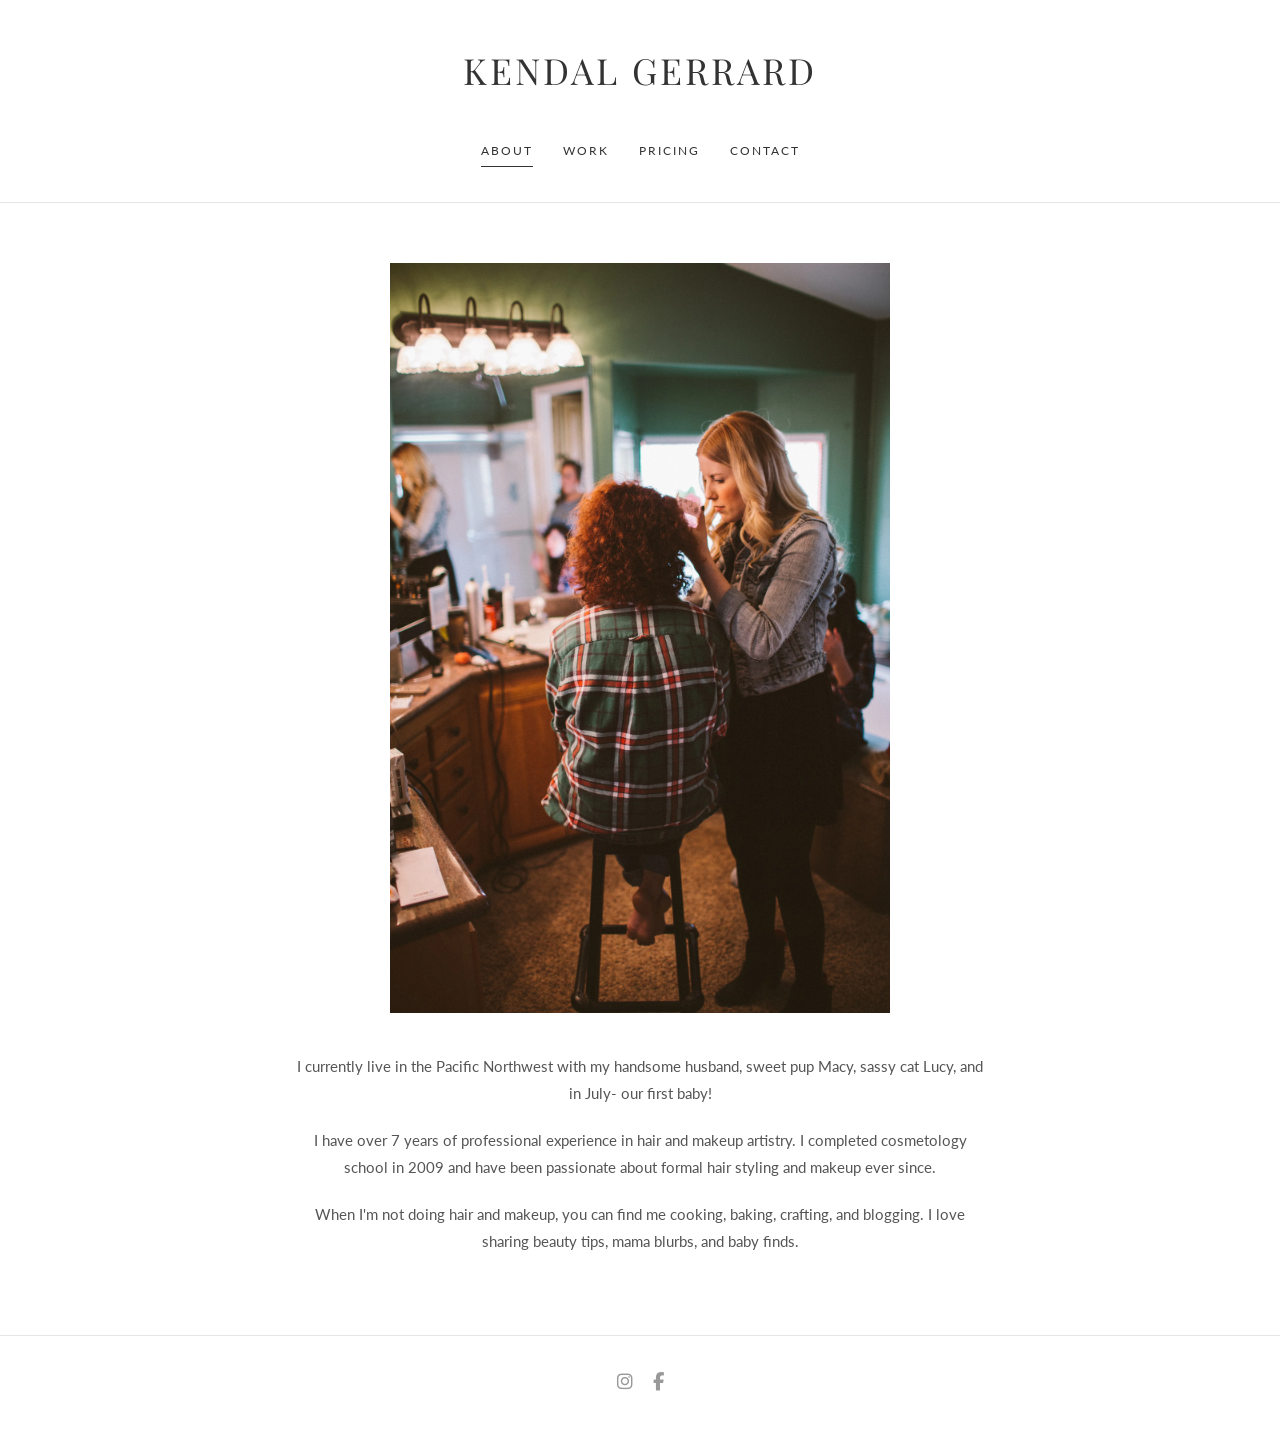
==== index.html @ c37186f4 "Initial commit - Kendal Gerrard static site Static recreation of kendalgerrard.com with About, Work," ====
<!DOCTYPE html>
<html lang="en">
<head>
  <meta charset="UTF-8">
  <meta name="viewport" content="width=device-width, initial-scale=1.0">
  <meta name="description" content="Kendal Gerrard - Hair and makeup artist based in Portland, Oregon. Specializing in bridal, wedding, and event styling.">
  <meta name="keywords" content="kendal gerrard, hair, makeup, artist, portland, oregon, bridal, wedding">
  <meta name="robots" content="index, follow">
  <title>Kendal Gerrard | Hair & Makeup Artist</title>
  <link rel="preconnect" href="https://fonts.googleapis.com">
  <link rel="preconnect" href="https://fonts.gstatic.com" crossorigin>
  <link href="https://fonts.googleapis.com/css2?family=Lato:wght@300;400;700&family=Playfair+Display:wght@400;700&display=swap" rel="stylesheet">
  <link rel="stylesheet" href="https://cdnjs.cloudflare.com/ajax/libs/font-awesome/6.5.1/css/all.min.css">
  <link rel="stylesheet" href="css/style.css">
</head>
<body>

  <!-- Header -->
  <header class="site-header">
    <h1 class="site-title"><a href="index.html">Kendal Gerrard</a></h1>
    <button class="menu-toggle" aria-label="Toggle navigation">&#9776;</button>
    <nav class="main-nav">
      <a href="index.html" class="active">About</a>
      <a href="work.html">Work</a>
      <a href="pricing.html">Pricing</a>
      <a href="contact.html">Contact</a>
    </nav>
  </header>

  <!-- Main Content -->
  <main class="page-content">
    <div class="container">
      <div class="about-section">
        <div class="about-image">
          <img src="img/about/headshot.jpg" alt="Kendal Gerrard">
        </div>
        <div class="about-text">
          <p>I currently live in the Pacific Northwest with my handsome husband, sweet pup Macy, sassy cat Lucy, and in July- our first baby!</p>
          <p>I have over 7 years of professional experience in hair and makeup artistry. I completed cosmetology school in 2009 and have been passionate about formal hair styling and makeup ever since.</p>
          <p>When I'm not doing hair and makeup, you can find me cooking, baking, crafting, and blogging. I love sharing beauty tips, mama blurbs, and baby finds.</p>
        </div>
      </div>
    </div>
  </main>

  <!-- Footer -->
  <footer class="site-footer">
    <div class="container">
      <div class="social-links">
        <a href="https://www.instagram.com/kendalgerrard" target="_blank" rel="noopener noreferrer" aria-label="Instagram"><i class="fab fa-instagram"></i></a>
        <a href="https://www.facebook.com/profile.php?id=543750384" target="_blank" rel="noopener noreferrer" aria-label="Facebook"><i class="fab fa-facebook-f"></i></a>
      </div>
    </div>
  </footer>

  <script src="js/main.js"></script>
</body>
</html>
---- css/style.css ----
/* ============================================
   Kendal Gerrard - Static Site Styles
   ============================================ */

/* Reset & Base */
*, *::before, *::after {
  box-sizing: border-box;
  margin: 0;
  padding: 0;
}

html {
  scroll-behavior: smooth;
}

body {
  font-family: 'Lato', 'Helvetica Neue', Helvetica, Arial, sans-serif;
  color: #333;
  line-height: 1.7;
  background-color: #fff;
  -webkit-font-smoothing: antialiased;
}

a {
  color: #333;
  text-decoration: none;
  transition: color 0.3s ease;
}

a:hover {
  color: #999;
}

img {
  max-width: 100%;
  height: auto;
  display: block;
}

.container {
  max-width: 1100px;
  margin: 0 auto;
  padding: 0 30px;
}

/* ============================================
   Header & Navigation
   ============================================ */
.site-header {
  padding: 40px 0 20px;
  text-align: center;
  border-bottom: 1px solid #e6e6e6;
}

.site-title {
  font-family: 'Playfair Display', Georgia, serif;
  font-size: 36px;
  font-weight: 400;
  letter-spacing: 3px;
  text-transform: uppercase;
  margin-bottom: 20px;
}

.site-title a {
  color: #333;
}

.site-title a:hover {
  color: #333;
}

/* Navigation */
.main-nav {
  display: flex;
  justify-content: center;
  align-items: center;
  gap: 30px;
  padding: 15px 0;
}

.main-nav a {
  font-family: 'Lato', sans-serif;
  font-size: 12px;
  font-weight: 400;
  letter-spacing: 2px;
  text-transform: uppercase;
  color: #333;
  padding: 5px 0;
  position: relative;
}

.main-nav a::after {
  content: '';
  position: absolute;
  width: 0;
  height: 1px;
  bottom: 0;
  left: 50%;
  background-color: #333;
  transition: all 0.3s ease;
  transform: translateX(-50%);
}

.main-nav a:hover::after,
.main-nav a.active::after {
  width: 100%;
}

/* Mobile Menu Toggle */
.menu-toggle {
  display: none;
  background: none;
  border: none;
  font-size: 24px;
  cursor: pointer;
  padding: 10px;
  color: #333;
}

/* ============================================
   Page Content
   ============================================ */
.page-content {
  padding: 60px 0;
}

/* About Page */
.about-section {
  max-width: 700px;
  margin: 0 auto;
  text-align: center;
}

.about-image {
  width: 100%;
  max-width: 500px;
  margin: 0 auto 40px;
}

.about-image img {
  width: 100%;
}

.about-text {
  font-size: 15px;
  line-height: 1.8;
  color: #555;
}

.about-text p {
  margin-bottom: 20px;
}

/* Work / Gallery Page */
.gallery-grid {
  display: grid;
  grid-template-columns: repeat(3, 1fr);
  gap: 10px;
}

.gallery-item {
  overflow: hidden;
  cursor: pointer;
  position: relative;
  aspect-ratio: 1;
}

.gallery-item img {
  width: 100%;
  height: 100%;
  object-fit: cover;
  transition: transform 0.5s ease, opacity 0.3s ease;
}

.gallery-item:hover img {
  transform: scale(1.05);
  opacity: 0.85;
}

/* Lightbox */
.lightbox-overlay {
  display: none;
  position: fixed;
  top: 0;
  left: 0;
  width: 100%;
  height: 100%;
  background: rgba(0, 0, 0, 0.9);
  z-index: 1000;
  justify-content: center;
  align-items: center;
  cursor: pointer;
}

.lightbox-overlay.active {
  display: flex;
}

.lightbox-overlay img {
  max-width: 90%;
  max-height: 90vh;
  object-fit: contain;
}

.lightbox-close {
  position: fixed;
  top: 20px;
  right: 30px;
  color: #fff;
  font-size: 36px;
  cursor: pointer;
  z-index: 1001;
  background: none;
  border: none;
  font-family: inherit;
}

.lightbox-prev,
.lightbox-next {
  position: fixed;
  top: 50%;
  transform: translateY(-50%);
  color: #fff;
  font-size: 48px;
  cursor: pointer;
  z-index: 1001;
  background: none;
  border: none;
  padding: 20px;
  font-family: inherit;
}

.lightbox-prev {
  left: 20px;
}

.lightbox-next {
  right: 20px;
}

/* Pricing Page */
.pricing-section {
  text-align: center;
  max-width: 700px;
  margin: 0 auto;
}

.pricing-image {
  width: 100%;
  max-width: 500px;
  margin: 0 auto 40px;
}

.pricing-image img {
  width: 100%;
}

.pricing-text {
  font-family: 'Lato', sans-serif;
  font-size: 14px;
  letter-spacing: 3px;
  text-transform: uppercase;
  color: #555;
}

/* Contact Page */
.contact-section {
  display: flex;
  gap: 60px;
  max-width: 900px;
  margin: 0 auto;
  align-items: flex-start;
}

.contact-image {
  flex: 1;
  max-width: 350px;
}

.contact-image img {
  width: 100%;
}

.contact-info {
  flex: 1;
}

.contact-info h2 {
  font-family: 'Playfair Display', Georgia, serif;
  font-size: 24px;
  font-weight: 400;
  margin-bottom: 20px;
  letter-spacing: 1px;
}

.contact-intro {
  font-size: 14px;
  color: #555;
  margin-bottom: 25px;
  line-height: 1.8;
}

.contact-intro p {
  margin-bottom: 15px;
}

.contact-intro ul {
  list-style: disc;
  padding-left: 20px;
  margin-bottom: 15px;
}

.contact-intro li {
  margin-bottom: 5px;
}

/* Contact Form */
.contact-form {
  display: flex;
  flex-direction: column;
  gap: 15px;
}

.contact-form input,
.contact-form textarea {
  width: 100%;
  padding: 12px 15px;
  border: 1px solid #ddd;
  font-family: 'Lato', sans-serif;
  font-size: 13px;
  color: #333;
  background: #fafafa;
  transition: border-color 0.3s ease;
  outline: none;
}

.contact-form input:focus,
.contact-form textarea:focus {
  border-color: #999;
}

.contact-form input::placeholder,
.contact-form textarea::placeholder {
  color: #aaa;
  text-transform: uppercase;
  letter-spacing: 1px;
  font-size: 11px;
}

.contact-form textarea {
  min-height: 150px;
  resize: vertical;
}

.contact-form button {
  align-self: flex-start;
  padding: 12px 40px;
  background: #333;
  color: #fff;
  border: none;
  font-family: 'Lato', sans-serif;
  font-size: 11px;
  letter-spacing: 2px;
  text-transform: uppercase;
  cursor: pointer;
  transition: background-color 0.3s ease;
}

.contact-form button:hover {
  background: #555;
}

.form-status {
  font-size: 14px;
  padding: 10px 0;
}

.form-status.success {
  color: #4a7;
}

.form-status.error {
  color: #c44;
}

/* ============================================
   Footer
   ============================================ */
.site-footer {
  border-top: 1px solid #e6e6e6;
  padding: 30px 0;
  text-align: center;
}

.social-links {
  display: flex;
  justify-content: center;
  gap: 20px;
  margin-bottom: 15px;
}

.social-links a {
  color: #999;
  font-size: 18px;
  transition: color 0.3s ease;
}

.social-links a:hover {
  color: #333;
}

.footer-text {
  font-size: 11px;
  color: #bbb;
  letter-spacing: 1px;
}

/* ============================================
   Responsive Design
   ============================================ */
@media (max-width: 900px) {
  .contact-section {
    flex-direction: column;
    align-items: center;
  }

  .contact-image {
    max-width: 400px;
    width: 100%;
  }

  .contact-info {
    width: 100%;
  }
}

@media (max-width: 768px) {
  .site-title {
    font-size: 28px;
  }

  .main-nav {
    display: none;
    flex-direction: column;
    gap: 15px;
    padding: 20px 0;
  }

  .main-nav.active {
    display: flex;
  }

  .menu-toggle {
    display: block;
    margin: 0 auto;
  }

  .gallery-grid {
    grid-template-columns: repeat(2, 1fr);
    gap: 5px;
  }

  .page-content {
    padding: 40px 0;
  }
}

@media (max-width: 480px) {
  .gallery-grid {
    grid-template-columns: 1fr;
    gap: 5px;
  }

  .site-title {
    font-size: 22px;
    letter-spacing: 2px;
  }

  .container {
    padding: 0 20px;
  }
}
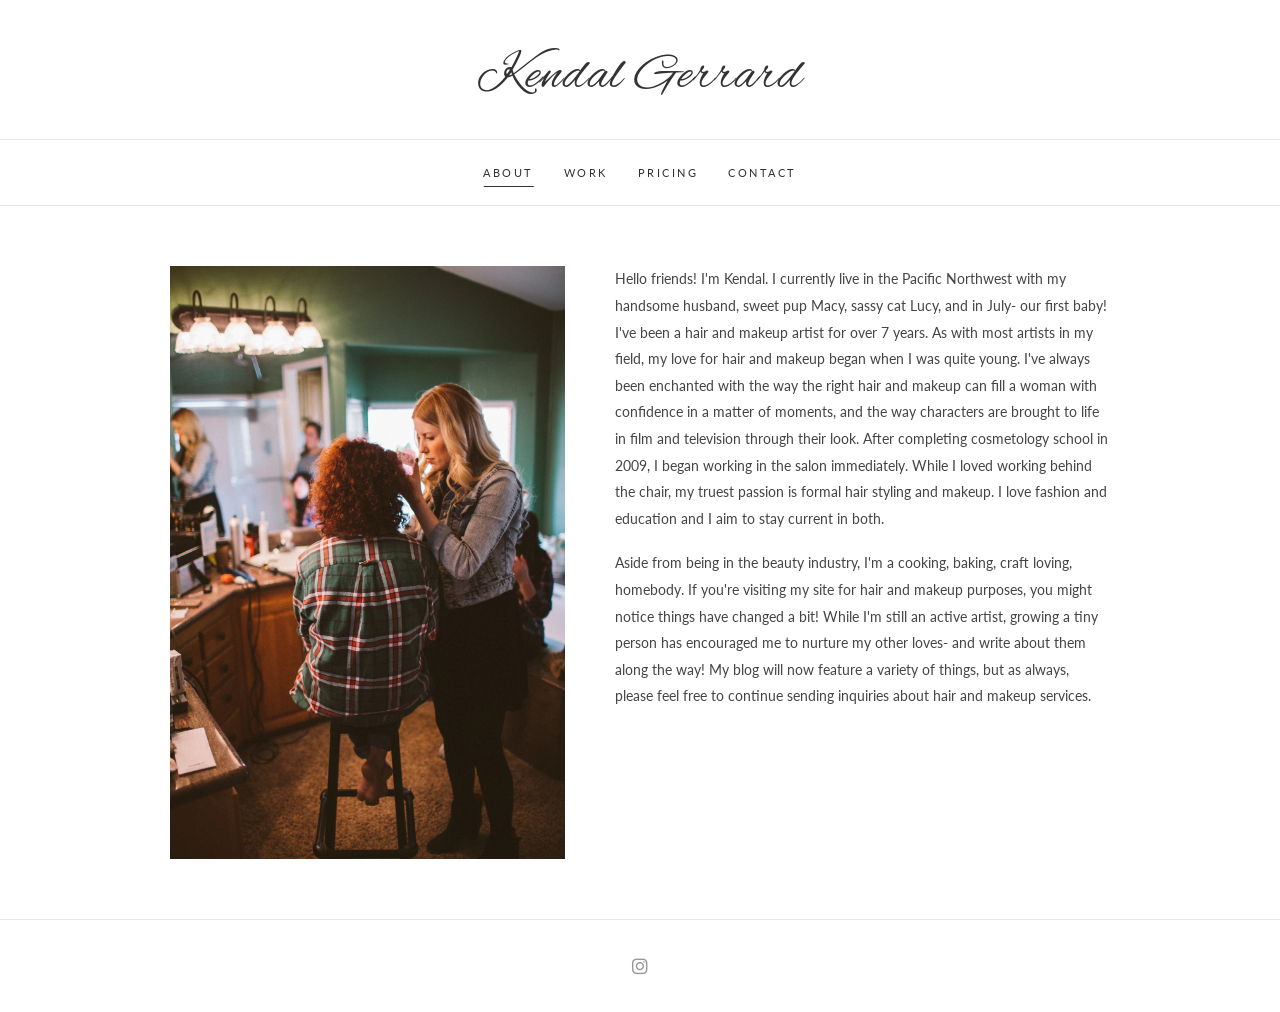
==== commit ded9ed75: "Match original site layout and styling - Two-column layout (image left, text right) on About, Contac" ====
--- a/index.html
+++ b/index.html
@@ -7,9 +7,10 @@
   <meta name="keywords" content="kendal gerrard, hair, makeup, artist, portland, oregon, bridal, wedding">
   <meta name="robots" content="index, follow">
   <title>Kendal Gerrard | Hair & Makeup Artist</title>
+  <link rel="shortcut icon" href="favicon.ico">
   <link rel="preconnect" href="https://fonts.googleapis.com">
   <link rel="preconnect" href="https://fonts.gstatic.com" crossorigin>
-  <link href="https://fonts.googleapis.com/css2?family=Lato:wght@300;400;700&family=Playfair+Display:wght@400;700&display=swap" rel="stylesheet">
+  <link href="https://fonts.googleapis.com/css2?family=Alex+Brush&family=Lato:wght@300;400;700&family=Playfair+Display:wght@400;700&display=swap" rel="stylesheet">
   <link rel="stylesheet" href="https://cdnjs.cloudflare.com/ajax/libs/font-awesome/6.5.1/css/all.min.css">
   <link rel="stylesheet" href="css/style.css">
 </head>
@@ -18,7 +19,7 @@
   <!-- Header -->
   <header class="site-header">
     <h1 class="site-title"><a href="index.html">Kendal Gerrard</a></h1>
-    <button class="menu-toggle" aria-label="Toggle navigation">&#9776;</button>
+    <button class="menu-toggle" aria-label="Toggle navigation">Menu</button>
     <nav class="main-nav">
       <a href="index.html" class="active">About</a>
       <a href="work.html">Work</a>
@@ -29,27 +30,21 @@
 
   <!-- Main Content -->
   <main class="page-content">
-    <div class="container">
-      <div class="about-section">
-        <div class="about-image">
-          <img src="img/about/headshot.jpg" alt="Kendal Gerrard">
-        </div>
-        <div class="about-text">
-          <p>I currently live in the Pacific Northwest with my handsome husband, sweet pup Macy, sassy cat Lucy, and in July- our first baby!</p>
-          <p>I have over 7 years of professional experience in hair and makeup artistry. I completed cosmetology school in 2009 and have been passionate about formal hair styling and makeup ever since.</p>
-          <p>When I'm not doing hair and makeup, you can find me cooking, baking, crafting, and blogging. I love sharing beauty tips, mama blurbs, and baby finds.</p>
-        </div>
+    <div class="two-col-layout">
+      <div class="col-image">
+        <img src="img/about/headshot.jpg" alt="Kendal Gerrard">
+      </div>
+      <div class="col-text">
+        <p>Hello friends! I'm Kendal. I currently live in the Pacific Northwest with my handsome husband, sweet pup Macy, sassy cat Lucy, and in July- our first baby! I've been a hair and makeup artist for over 7 years. As with most artists in my field, my love for hair and makeup began when I was quite young. I've always been enchanted with the way the right hair and makeup can fill a woman with confidence in a matter of moments, and the way characters are brought to life in film and television through their look. After completing cosmetology school in 2009, I began working in the salon immediately. While I loved working behind the chair, my truest passion is formal hair styling and makeup. I love fashion and education and I aim to stay current in both.</p>
+        <p>Aside from being in the beauty industry, I'm a cooking, baking, craft loving, homebody. If you're visiting my site for hair and makeup purposes, you might notice things have changed a bit! While I'm still an active artist, growing a tiny person has encouraged me to nurture my other loves- and write about them along the way! My blog will now feature a variety of things, but as always, please feel free to continue sending inquiries about hair and makeup services.</p>
       </div>
     </div>
   </main>
 
   <!-- Footer -->
   <footer class="site-footer">
-    <div class="container">
-      <div class="social-links">
-        <a href="https://www.instagram.com/kendalgerrard" target="_blank" rel="noopener noreferrer" aria-label="Instagram"><i class="fab fa-instagram"></i></a>
-        <a href="https://www.facebook.com/profile.php?id=543750384" target="_blank" rel="noopener noreferrer" aria-label="Facebook"><i class="fab fa-facebook-f"></i></a>
-      </div>
+    <div class="social-links">
+      <a href="https://www.instagram.com/kendalgerrard" target="_blank" rel="noopener noreferrer" aria-label="Instagram"><i class="fab fa-instagram"></i></a>
     </div>
   </footer>
 
--- a/css/style.css
+++ b/css/style.css
@@ -1,5 +1,6 @@
 /* ============================================
    Kendal Gerrard - Static Site Styles
+   Closely matching original Squarespace layout
    ============================================ */
 
 /* Reset & Base */
@@ -16,9 +17,10 @@
 body {
   font-family: 'Lato', 'Helvetica Neue', Helvetica, Arial, sans-serif;
   color: #333;
-  line-height: 1.7;
+  line-height: 1.8;
   background-color: #fff;
   -webkit-font-smoothing: antialiased;
+  font-size: 15px;
 }
 
 a {
@@ -37,32 +39,26 @@
   display: block;
 }
 
-.container {
-  max-width: 1100px;
-  margin: 0 auto;
-  padding: 0 30px;
-}
-
 /* ============================================
    Header & Navigation
    ============================================ */
 .site-header {
-  padding: 40px 0 20px;
   text-align: center;
   border-bottom: 1px solid #e6e6e6;
+  padding: 30px 0 0;
 }
 
 .site-title {
-  font-family: 'Playfair Display', Georgia, serif;
-  font-size: 36px;
+  margin-bottom: 15px;
+}
+
+.site-title a {
+  display: inline-block;
+  font-family: 'Alex Brush', cursive;
+  font-size: 52px;
   font-weight: 400;
-  letter-spacing: 3px;
-  text-transform: uppercase;
-  margin-bottom: 20px;
-}
-
-.site-title a {
-  color: #333;
+  color: #333;
+  letter-spacing: 1px;
 }
 
 .site-title a:hover {
@@ -75,14 +71,15 @@
   justify-content: center;
   align-items: center;
   gap: 30px;
-  padding: 15px 0;
+  padding: 18px 0;
+  border-top: 1px solid #e6e6e6;
 }
 
 .main-nav a {
   font-family: 'Lato', sans-serif;
-  font-size: 12px;
+  font-size: 11px;
   font-weight: 400;
-  letter-spacing: 2px;
+  letter-spacing: 2.5px;
   text-transform: uppercase;
   color: #333;
   padding: 5px 0;
@@ -111,51 +108,183 @@
   display: none;
   background: none;
   border: none;
-  font-size: 24px;
-  cursor: pointer;
-  padding: 10px;
-  color: #333;
+  cursor: pointer;
+  padding: 12px 0;
+  color: #333;
+  letter-spacing: 3px;
+  font-family: 'Lato', sans-serif;
+  text-transform: uppercase;
+  font-size: 11px;
 }
 
 /* ============================================
    Page Content
    ============================================ */
 .page-content {
-  padding: 60px 0;
-}
-
-/* About Page */
-.about-section {
-  max-width: 700px;
+  max-width: 1020px;
   margin: 0 auto;
-  text-align: center;
-}
-
-.about-image {
+  padding: 60px 40px;
+}
+
+/* ============================================
+   Two-Column Layout (image left, text right)
+   Used on About and Contact pages
+   ============================================ */
+.two-col-layout {
+  display: flex;
+  gap: 50px;
+  align-items: flex-start;
+}
+
+.two-col-layout .col-image {
+  flex: 0 0 42%;
+  max-width: 42%;
+}
+
+.two-col-layout .col-image img {
   width: 100%;
-  max-width: 500px;
-  margin: 0 auto 40px;
-}
-
-.about-image img {
+}
+
+.two-col-layout .col-text {
+  flex: 1;
+}
+
+.two-col-layout .col-text p {
+  font-size: 14px;
+  line-height: 1.9;
+  color: #444;
+  margin-bottom: 18px;
+}
+
+/* ============================================
+   Contact Page
+   ============================================ */
+.contact-heading {
+  font-family: 'Playfair Display', Georgia, serif;
+  font-size: 22px;
+  font-weight: 400;
+  margin-bottom: 20px;
+  letter-spacing: 1px;
+  color: #333;
+}
+
+.contact-intro {
+  font-size: 14px;
+  color: #444;
+  line-height: 1.9;
+  margin-bottom: 25px;
+}
+
+.contact-intro p {
+  margin-bottom: 15px;
+}
+
+.contact-intro ul {
+  list-style: disc;
+  padding-left: 20px;
+  margin-bottom: 15px;
+}
+
+.contact-intro li {
+  margin-bottom: 4px;
+  font-size: 14px;
+  line-height: 1.9;
+  color: #444;
+}
+
+/* Contact Form */
+.contact-form {
+  display: flex;
+  flex-direction: column;
+  gap: 12px;
+}
+
+.form-row {
+  display: flex;
+  gap: 12px;
+}
+
+.form-row .form-field {
+  flex: 1;
+}
+
+.form-field {
+  display: flex;
+  flex-direction: column;
+}
+
+.form-field label {
+  display: block;
+  font-size: 10px;
+  letter-spacing: 2px;
+  text-transform: uppercase;
+  color: #999;
+  margin-bottom: 5px;
+  font-weight: 400;
+}
+
+.contact-form input,
+.contact-form textarea {
   width: 100%;
-}
-
-.about-text {
-  font-size: 15px;
-  line-height: 1.8;
-  color: #555;
-}
-
-.about-text p {
-  margin-bottom: 20px;
-}
-
-/* Work / Gallery Page */
+  padding: 10px 12px;
+  border: 1px solid #ddd;
+  font-family: 'Lato', sans-serif;
+  font-size: 13px;
+  color: #333;
+  background: #fff;
+  transition: border-color 0.3s ease;
+  outline: none;
+}
+
+.contact-form input:focus,
+.contact-form textarea:focus {
+  border-color: #333;
+}
+
+.contact-form textarea {
+  min-height: 150px;
+  resize: vertical;
+}
+
+.contact-form button {
+  align-self: flex-start;
+  padding: 14px 45px;
+  background: #333;
+  color: #fff;
+  border: none;
+  font-family: 'Lato', sans-serif;
+  font-size: 11px;
+  letter-spacing: 2px;
+  text-transform: uppercase;
+  cursor: pointer;
+  transition: background-color 0.3s ease;
+  margin-top: 5px;
+}
+
+.contact-form button:hover {
+  background: #555;
+}
+
+.form-status {
+  font-size: 14px;
+  padding: 10px 0;
+}
+
+.form-status.success {
+  color: #4a7;
+}
+
+.form-status.error {
+  color: #c44;
+}
+
+/* ============================================
+   Work / Gallery Page
+   ============================================ */
 .gallery-grid {
   display: grid;
   grid-template-columns: repeat(3, 1fr);
-  gap: 10px;
+  gap: 8px;
 }
 
 .gallery-item {
@@ -185,7 +314,7 @@
   left: 0;
   width: 100%;
   height: 100%;
-  background: rgba(0, 0, 0, 0.9);
+  background: rgba(0, 0, 0, 0.92);
   z-index: 1000;
   justify-content: center;
   align-items: center;
@@ -238,150 +367,22 @@
   right: 20px;
 }
 
-/* Pricing Page */
-.pricing-section {
-  text-align: center;
-  max-width: 700px;
-  margin: 0 auto;
-}
-
-.pricing-image {
-  width: 100%;
-  max-width: 500px;
-  margin: 0 auto 40px;
-}
-
-.pricing-image img {
-  width: 100%;
-}
-
+/* ============================================
+   Pricing Page
+   ============================================ */
 .pricing-text {
   font-family: 'Lato', sans-serif;
-  font-size: 14px;
+  font-size: 13px;
   letter-spacing: 3px;
   text-transform: uppercase;
-  color: #555;
-}
-
-/* Contact Page */
-.contact-section {
-  display: flex;
-  gap: 60px;
-  max-width: 900px;
-  margin: 0 auto;
+  color: #444;
+}
+
+/* On mobile, show text above image for pricing */
+.pricing-layout {
   align-items: flex-start;
 }
 
-.contact-image {
-  flex: 1;
-  max-width: 350px;
-}
-
-.contact-image img {
-  width: 100%;
-}
-
-.contact-info {
-  flex: 1;
-}
-
-.contact-info h2 {
-  font-family: 'Playfair Display', Georgia, serif;
-  font-size: 24px;
-  font-weight: 400;
-  margin-bottom: 20px;
-  letter-spacing: 1px;
-}
-
-.contact-intro {
-  font-size: 14px;
-  color: #555;
-  margin-bottom: 25px;
-  line-height: 1.8;
-}
-
-.contact-intro p {
-  margin-bottom: 15px;
-}
-
-.contact-intro ul {
-  list-style: disc;
-  padding-left: 20px;
-  margin-bottom: 15px;
-}
-
-.contact-intro li {
-  margin-bottom: 5px;
-}
-
-/* Contact Form */
-.contact-form {
-  display: flex;
-  flex-direction: column;
-  gap: 15px;
-}
-
-.contact-form input,
-.contact-form textarea {
-  width: 100%;
-  padding: 12px 15px;
-  border: 1px solid #ddd;
-  font-family: 'Lato', sans-serif;
-  font-size: 13px;
-  color: #333;
-  background: #fafafa;
-  transition: border-color 0.3s ease;
-  outline: none;
-}
-
-.contact-form input:focus,
-.contact-form textarea:focus {
-  border-color: #999;
-}
-
-.contact-form input::placeholder,
-.contact-form textarea::placeholder {
-  color: #aaa;
-  text-transform: uppercase;
-  letter-spacing: 1px;
-  font-size: 11px;
-}
-
-.contact-form textarea {
-  min-height: 150px;
-  resize: vertical;
-}
-
-.contact-form button {
-  align-self: flex-start;
-  padding: 12px 40px;
-  background: #333;
-  color: #fff;
-  border: none;
-  font-family: 'Lato', sans-serif;
-  font-size: 11px;
-  letter-spacing: 2px;
-  text-transform: uppercase;
-  cursor: pointer;
-  transition: background-color 0.3s ease;
-}
-
-.contact-form button:hover {
-  background: #555;
-}
-
-.form-status {
-  font-size: 14px;
-  padding: 10px 0;
-}
-
-.form-status.success {
-  color: #4a7;
-}
-
-.form-status.error {
-  color: #c44;
-}
 
 /* ============================================
    Footer
@@ -396,7 +397,6 @@
   display: flex;
   justify-content: center;
   gap: 20px;
-  margin-bottom: 15px;
 }
 
 .social-links a {
@@ -409,41 +409,47 @@
   color: #333;
 }
 
-.footer-text {
-  font-size: 11px;
-  color: #bbb;
-  letter-spacing: 1px;
-}
-
 /* ============================================
    Responsive Design
    ============================================ */
-@media (max-width: 900px) {
-  .contact-section {
+@media (max-width: 850px) {
+  .two-col-layout {
     flex-direction: column;
-    align-items: center;
-  }
-
-  .contact-image {
-    max-width: 400px;
+    gap: 30px;
+  }
+
+  .two-col-layout .col-image {
+    flex: none;
+    max-width: 100%;
     width: 100%;
   }
 
-  .contact-info {
-    width: 100%;
+  .two-col-layout .col-image img {
+    max-width: 450px;
+    margin: 0 auto;
+  }
+
+  /* Pricing: text above image on mobile */
+  .pricing-layout {
+    flex-direction: column-reverse;
+    gap: 30px;
+  }
+
+  .pricing-layout .col-text {
+    text-align: center;
   }
 }
 
 @media (max-width: 768px) {
-  .site-title {
-    font-size: 28px;
+  .site-title a {
+    font-size: 40px;
   }
 
   .main-nav {
     display: none;
     flex-direction: column;
-    gap: 15px;
-    padding: 20px 0;
+    gap: 12px;
+    padding: 15px 0;
   }
 
   .main-nav.active {
@@ -457,26 +463,30 @@
 
   .gallery-grid {
     grid-template-columns: repeat(2, 1fr);
-    gap: 5px;
+    gap: 4px;
   }
 
   .page-content {
-    padding: 40px 0;
+    padding: 40px 25px;
+  }
+
+  .form-row {
+    flex-direction: column;
+    gap: 12px;
   }
 }
 
 @media (max-width: 480px) {
   .gallery-grid {
     grid-template-columns: 1fr;
-    gap: 5px;
-  }
-
-  .site-title {
-    font-size: 22px;
-    letter-spacing: 2px;
-  }
-
-  .container {
-    padding: 0 20px;
-  }
-}
+    gap: 4px;
+  }
+
+  .site-title a {
+    font-size: 32px;
+  }
+
+  .page-content {
+    padding: 30px 20px;
+  }
+}
